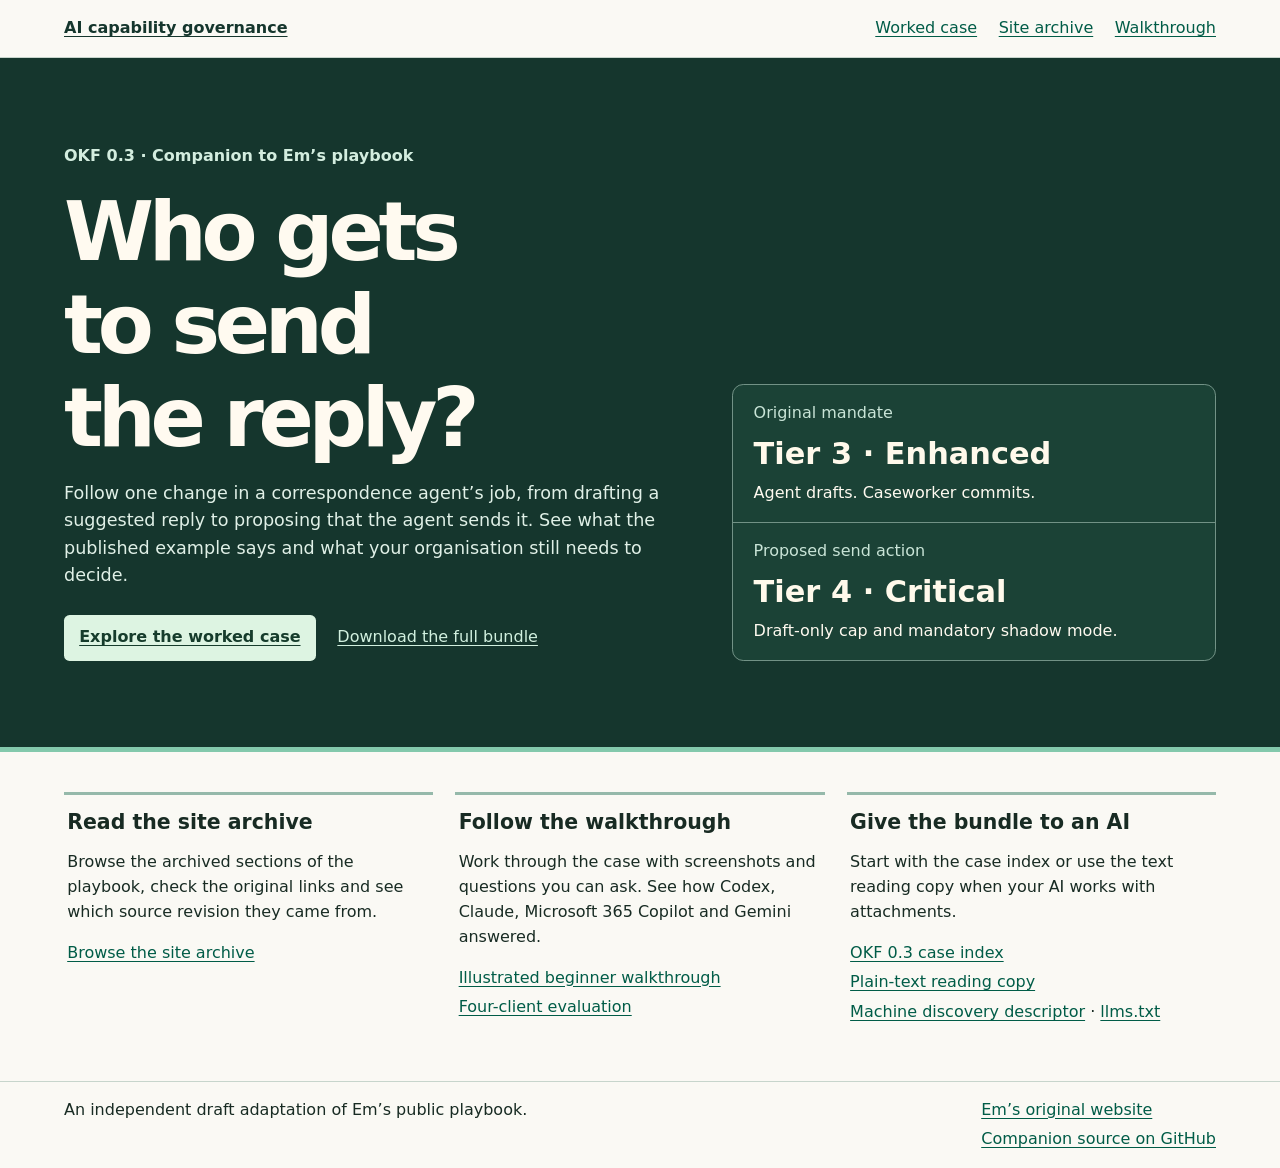
==== source/pages/index.html @ 1d23d034 "Publish the OKF companion on GitHub Pages" ====
<!doctype html>
<html lang="en-GB">
<head>
<meta charset="utf-8">
<meta name="viewport" content="width=device-width, initial-scale=1">
<title>AI capability governance | OKF+ companion</title>
<meta name="description" content="Explore Em’s public AI governance playbook as an OKF 0.3 bundle and compare what changes when an agent proposes sending a reply.">
<link rel="describedby" type="application/json" href=".well-known/okf.json">
<link rel="stylesheet" href="site.css">
</head>
<body>
<a class="skip" href="#content">Skip to content</a>
<header class="masthead">
  <div class="wrap top">
    <a class="name" href="./">AI capability governance</a>
    <nav aria-label="Main">
      <a href="compare.html">Worked case</a>
      <a href="site-bundle/index.html">Site archive</a>
      <a href="evaluation/BEGINNER-WALKTHROUGH.html">Walkthrough</a>
    </nav>
  </div>
</header>
<main id="content">
  <section class="hero">
    <div class="wrap hero-inner">
      <div>
        <p class="edition">OKF 0.3 · Companion to Em’s playbook</p>
        <h1>Who gets to send the reply?</h1>
        <p class="intro">Follow one change in a correspondence agent’s job, from drafting a suggested reply to proposing that the agent sends it. See what the published example says and what your organisation still needs to decide.</p>
        <div class="actions">
          <a class="button" href="compare.html">Explore the worked case</a>
          <a href="downloads/okf-ai-capability-governance-full-site.zip">Download the full bundle</a>
        </div>
      </div>
      <dl class="comparison" aria-label="Decision in the worked example">
        <div>
          <dt>Original mandate</dt>
          <dd><strong>Tier 3 · Enhanced</strong><span>Agent drafts. Caseworker commits.</span></dd>
        </div>
        <div>
          <dt>Proposed send action</dt>
          <dd><strong>Tier 4 · Critical</strong><span>Draft-only cap and mandatory shadow mode.</span></dd>
        </div>
      </dl>
    </div>
  </section>
  <div class="wrap">
    <div class="routes">
      <section>
        <h2>Read the site archive</h2>
        <p>Browse the archived sections of the playbook, check the original links and see which source revision they came from.</p>
        <a href="site-bundle/index.html">Browse the site archive</a>
      </section>
      <section>
        <h2>Follow the walkthrough</h2>
        <p>Work through the case with screenshots and questions you can ask. See how Codex, Claude, Microsoft 365 Copilot and Gemini answered.</p>
        <ul class="plain-links">
          <li><a href="evaluation/BEGINNER-WALKTHROUGH.html">Illustrated beginner walkthrough</a></li>
          <li><a href="evaluation/CLIENT-EVALUATION.html">Four-client evaluation</a></li>
        </ul>
      </section>
      <section>
        <h2>Give the bundle to an AI</h2>
        <p>Start with the case index or use the text reading copy when your AI works with attachments.</p>
        <ul class="plain-links">
          <li><a href="bundle/index.md">OKF 0.3 case index</a></li>
          <li><a href="downloads/okf-pilot-reading-copy.txt">Plain-text reading copy</a></li>
          <li><a href=".well-known/okf.json">Machine discovery descriptor</a> · <a href="llms.txt">llms.txt</a></li>
        </ul>
      </section>
    </div>
  </div>
</main>
<footer>
  <div class="wrap foot">
    <p>An independent draft adaptation of Em’s public playbook.</p>
    <ul class="plain-links">
      <li><a href="https://cyberdudeuk.github.io/ai-capability-governance/">Em’s original website</a></li>
      <li><a href="https://github.com/chris-page-gov/okf-ai-capability-governance">Companion source on GitHub</a></li>
    </ul>
  </div>
</footer>
</body>
</html>
---- source/pages/site.css ----
:root {
  color: #182b23;
  background: #faf9f4;
  font-family: system-ui, sans-serif;
  font-synthesis: none;
  --green: #15362d;
  --link: #005c47;
  --rule: #c7d5cc;
}
* { box-sizing: border-box; }
body { margin: 0; line-height: 1.55; }
.wrap { width: min(72rem, 100% - 2.5rem); margin-inline: auto; }
a { color: var(--link); text-underline-offset: .2em; overflow-wrap: anywhere; }
a:hover { text-decoration-thickness: .15em; }
:focus-visible { outline: .2rem solid #c16b10; outline-offset: .25rem; }
.skip { position: absolute; left: 1rem; top: .5rem; z-index: 2; padding: .6rem; background: #fff; transform: translateY(-200%); }
.skip:focus { transform: none; }
.masthead { border-bottom: 1px solid var(--rule); }
.top, .foot { display: flex; align-items: baseline; justify-content: space-between; flex-wrap: wrap; gap: .5rem 1.25rem; padding-block: 1rem; }
.name { color: var(--green); font-weight: 750; }
nav, .actions { display: flex; align-items: baseline; flex-wrap: wrap; gap: .8rem 1.35rem; }
.hero { background: var(--green); color: #fffaf0; border-bottom: .35rem solid #83c9ac; }
.hero-inner { display: grid; grid-template-columns: 1.28fr 1fr; align-items: end; gap: 3rem; padding-block: clamp(2.4rem, 7vw, 5.4rem); }
.edition { margin: 0 0 1rem; color: #d3eddf; font-weight: 700; }
h1, h2, h3 { line-height: 1.14; text-wrap: balance; }
.hero h1 { margin: 0; font-size: clamp(2.55rem, 6.6vw, 5.1rem); font-weight: 820; letter-spacing: -.065em; }
.hero .intro { max-width: 39rem; margin: 1rem 0 1.6rem; color: #e0f0e7; font-size: 1.1rem; }
.hero a { color: #d1f0df; }
.hero .button { display: inline-block; padding: .66rem .95rem; border-radius: .35rem; background: #ddf4e2; color: #163c2c; font-weight: 720; }
.comparison { padding: 0; margin: 0; border: 1px solid #729286; border-radius: .7rem; background: #1b4236; }
.comparison > div { padding: 1rem 1.3rem; }
.comparison > div + div { border-top: 1px solid #729286; }
.comparison dt { color: #c9e4d7; }
.comparison dd { margin: 0; }
.comparison strong { display: block; margin-block: .25rem; color: #fff9eb; font-size: clamp(1.35rem, 2.4vw, 1.9rem); }
.comparison span { display: block; }
.routes { display: grid; grid-template-columns: repeat(3, minmax(0, 1fr)); gap: 1.4rem; padding-block: 2.5rem; }
.routes section { border-top: .2rem solid #95b9aa; padding: 1rem .2rem; }
.routes h2 { margin: 0; font-size: 1.28rem; }
.plain-links { margin: .65rem 0 0; padding: 0; list-style: none; }
.plain-links li + li { margin-top: .3rem; }
footer { border-top: 1px solid var(--rule); }
.foot > * { margin: 0; }
.document { width: min(59rem, 100% - 2.5rem); margin: 2rem auto 3rem; overflow-wrap: anywhere; }
.document h1 { font-size: clamp(1.9rem, 5vw, 3rem); letter-spacing: -.04em; }
.document h2 { margin-top: 2rem; }
.document img { display: block; max-width: 100%; height: auto; border: 1px solid var(--rule); border-radius: .35rem; }
.document table { display: block; overflow: auto; border-collapse: collapse; }
.document th, .document td { padding: .55rem .7rem; border-bottom: 1px solid var(--rule); text-align: left; vertical-align: top; }
.document blockquote { margin-inline: 0; padding-inline: 1rem; border-left: .25rem solid #679d87; }
.document pre { overflow: auto; padding: .7rem; background: #edf2ec; }
@media (max-width: 52rem) {
  .hero-inner { grid-template-columns: 1fr; gap: 1.6rem; }
  .routes { grid-template-columns: 1fr; gap: .8rem; }
}
@media (max-width: 28rem) {
  .wrap, .document { width: calc(100% - 1.5rem); }
  .top, .foot { align-items: flex-start; }
  nav { gap: .4rem 1rem; }
}
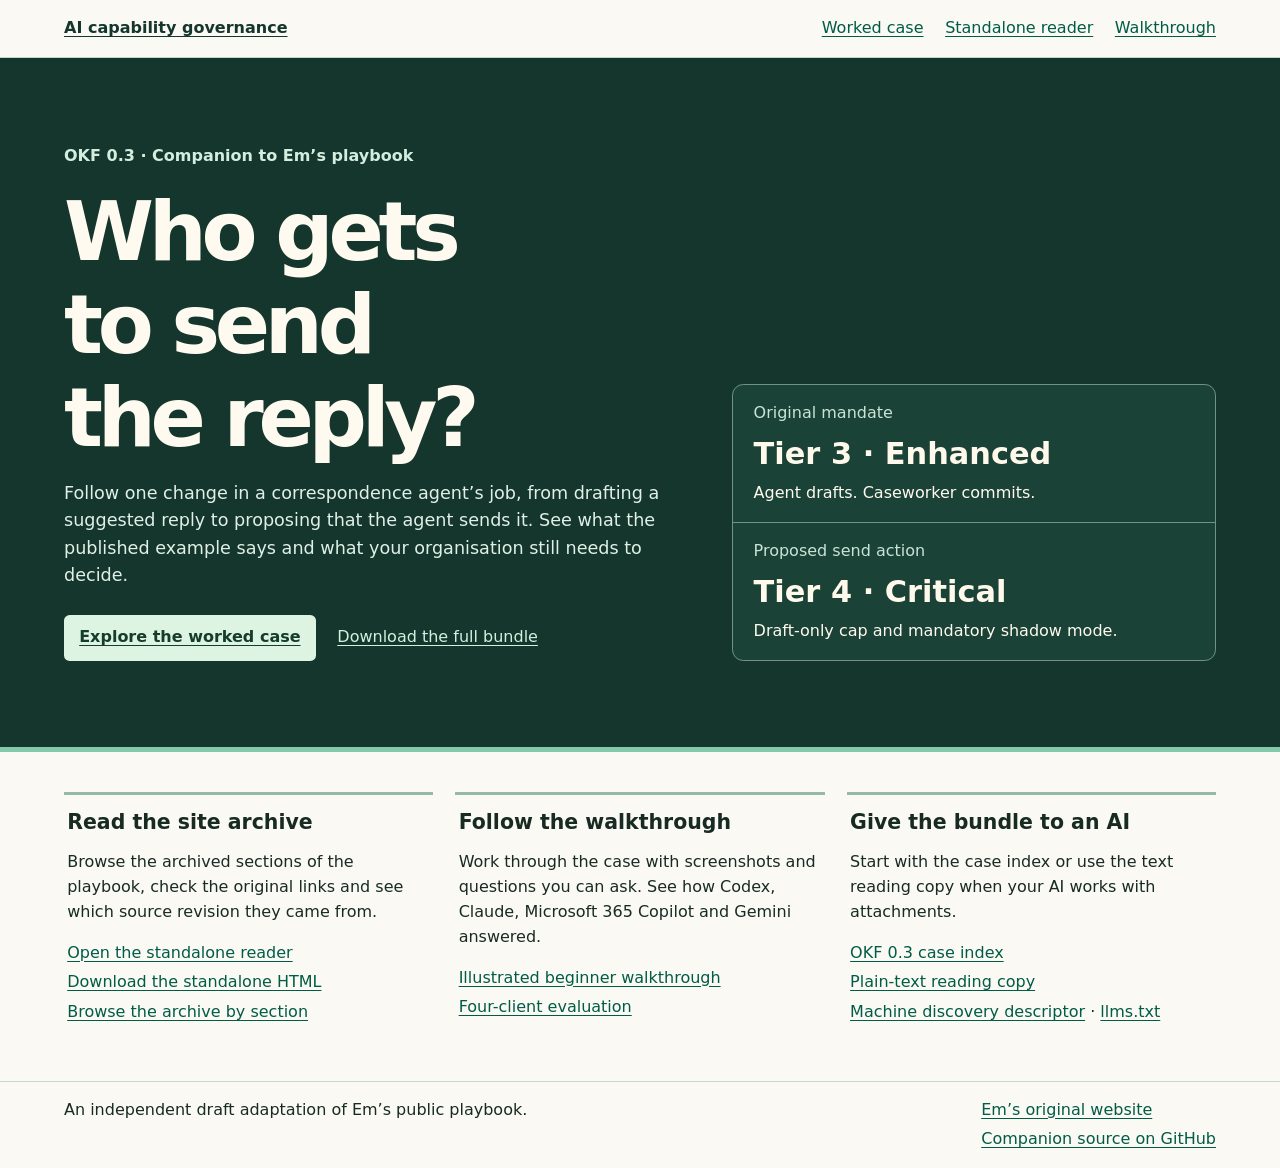
==== commit 3aab9f24: "Add a self-contained OKF 0.3 bundle reader" ====
--- a/source/pages/index.html
+++ b/source/pages/index.html
@@ -6,6 +6,7 @@
 <title>AI capability governance | OKF+ companion</title>
 <meta name="description" content="Explore Em’s public AI governance playbook as an OKF 0.3 bundle and compare what changes when an agent proposes sending a reply.">
 <link rel="describedby" type="application/json" href=".well-known/okf.json">
+<link rel="icon" href="favicon.png">
 <link rel="stylesheet" href="site.css">
 </head>
 <body>
@@ -15,7 +16,7 @@
     <a class="name" href="./">AI capability governance</a>
     <nav aria-label="Main">
       <a href="compare.html">Worked case</a>
-      <a href="site-bundle/index.html">Site archive</a>
+      <a href="viz.html">Standalone reader</a>
       <a href="evaluation/BEGINNER-WALKTHROUGH.html">Walkthrough</a>
     </nav>
   </div>
@@ -49,7 +50,11 @@
       <section>
         <h2>Read the site archive</h2>
         <p>Browse the archived sections of the playbook, check the original links and see which source revision they came from.</p>
-        <a href="site-bundle/index.html">Browse the site archive</a>
+        <ul class="plain-links">
+          <li><a href="viz.html">Open the standalone reader</a></li>
+          <li><a href="viz.html" download="ai-capability-governance.html">Download the standalone HTML</a></li>
+          <li><a href="site-bundle/index.html">Browse the archive by section</a></li>
+        </ul>
       </section>
       <section>
         <h2>Follow the walkthrough</h2>
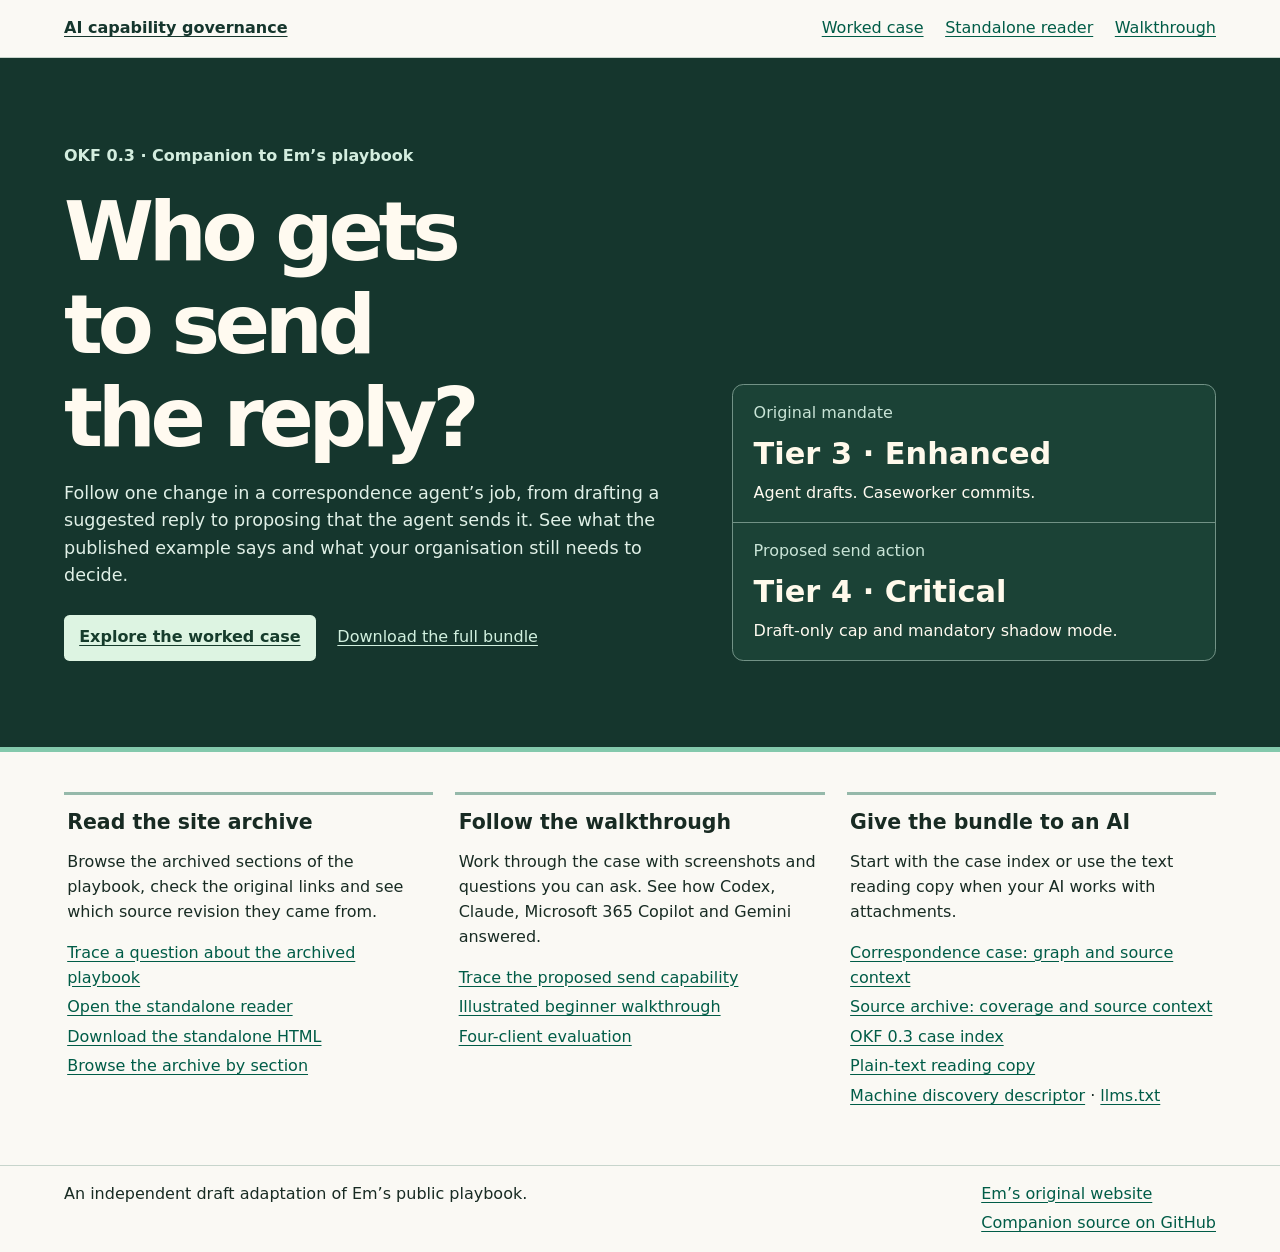
==== commit 1a643ae4: "Add source-bound Explorer walkthroughs for both pilot bundles" ====
--- a/source/pages/index.html
+++ b/source/pages/index.html
@@ -51,6 +51,7 @@
         <h2>Read the site archive</h2>
         <p>Browse the archived sections of the playbook, check the original links and see which source revision they came from.</p>
         <ul class="plain-links">
+          <li><a href="site-bundle/walkthrough.html">Trace a question about the archived playbook</a></li>
           <li><a href="viz.html">Open the standalone reader</a></li>
           <li><a href="viz.html" download="ai-capability-governance.html">Download the standalone HTML</a></li>
           <li><a href="site-bundle/index.html">Browse the archive by section</a></li>
@@ -60,6 +61,7 @@
         <h2>Follow the walkthrough</h2>
         <p>Work through the case with screenshots and questions you can ask. See how Codex, Claude, Microsoft 365 Copilot and Gemini answered.</p>
         <ul class="plain-links">
+          <li><a href="bundle/walkthrough.html">Trace the proposed send capability</a></li>
           <li><a href="evaluation/BEGINNER-WALKTHROUGH.html">Illustrated beginner walkthrough</a></li>
           <li><a href="evaluation/CLIENT-EVALUATION.html">Four-client evaluation</a></li>
         </ul>
@@ -68,6 +70,8 @@
         <h2>Give the bundle to an AI</h2>
         <p>Start with the case index or use the text reading copy when your AI works with attachments.</p>
         <ul class="plain-links">
+          <li><a href="bundle/ai-context.md">Correspondence case: graph and source context</a></li>
+          <li><a href="site-bundle/ai-context.md">Source archive: coverage and source context</a></li>
           <li><a href="bundle/index.md">OKF 0.3 case index</a></li>
           <li><a href="downloads/okf-pilot-reading-copy.txt">Plain-text reading copy</a></li>
           <li><a href=".well-known/okf.json">Machine discovery descriptor</a> · <a href="llms.txt">llms.txt</a></li>
